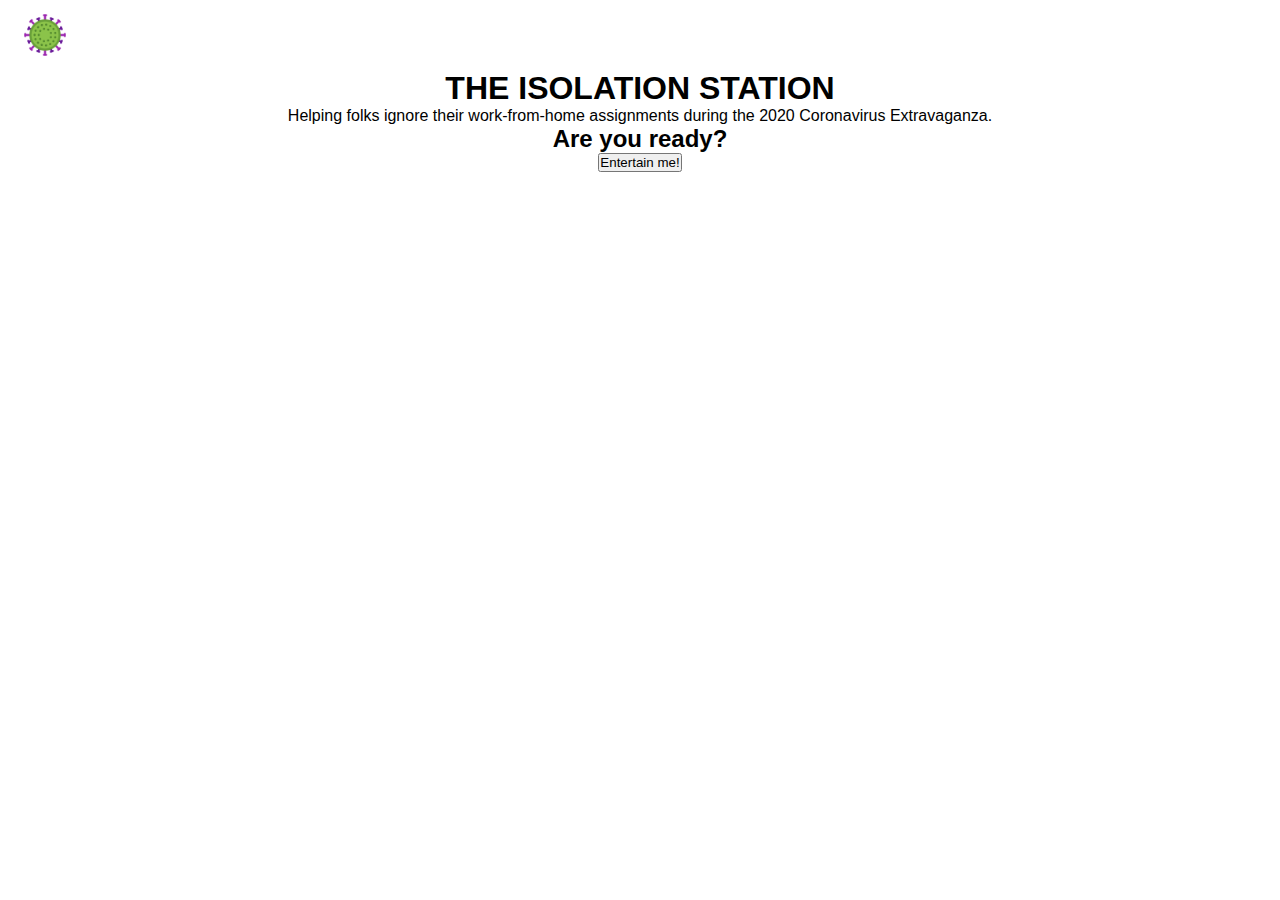
==== index.html @ 22ed29da "updated js files" ====
<!DOCTYPE html>
<html lang="en">
<head>
    <meta charset="UTF-8">
    <meta name="viewport" content="width=device-width, initial-scale=1.0">
    <meta http-equiv="X-UA-Compatible" content="ie=edge">
    <meta name="description" content="Let us help distract you from the dumpster fire that is our current healthcare situation.">
    <title>The Isolation Station</title>
    <link rel="stylesheet" href="main.css">
</head>
<body>
    <nav class="navbar">
        <span class="navbarToggle" id="jsNavbarToggle">&#9776;</span>
        <img src="coronavirusvector.png" class="logo" alt="computer-generated image of the coronavirus -- a green sphere with little antennae poking out all over the place">
        <ul class="navlist" id="jsMenu">
            <li><a href="index.html" class="navlink">Home Base</a></li>
            <li><a href="about.html" class="navlink">Visitor Center</a></li>
            <li><a href="preferences.html" class="navlink">Entertainment Center</a></li>
            <li><a href="survey.html" class="navlink">Feedback Center</a></li>
        </ul>
    </nav>
    <header>
        <h1>THE ISOLATION STATION</h1>
        <p>Helping folks ignore their work-from-home assignments during the 2020 Coronavirus Extravaganza.</p>
    </header>
    <section class="ready">
        <h2>Are you ready?</h2>
        <button class="goToPreferences" onclick="location.href='preferences.html'">Entertain me!</button>
    </section>
    <script src="https://code.jquery.com/jquery-3.3.1.js" integrity="sha256-2Kok7MbOyxpgUVvAk/HJ2jigOSYS2auK4Pfzbm7uH60=" crossorigin="anonymous"></script>
    <script src="index.js"></script>
</body>
</html>
---- main.css ----
* {
    box-sizing: border-box;
    padding: 0;
    margin: 0;
}

body {
    font-family: Verdana, Geneva, Tahoma, sans-serif;
}

.navbar {
    padding-bottom: 10px;
    height: 70px;
}

.navbarToggle {
    position: absolute;
    top: 10px;
    right: 20px;
    cursor: pointer;
    font-size: 24px;
    color: #000000;
}

.navlist {
    list-style-type: none;
    display: none;
}

.active {
    display: block;
}

.navlist li {
    text-align: center;
    margin: 15px auto;
}

.logo {
    display: inline-block;
    margin-top: 10px;
    margin-left: 20px;
    height: 50px;
}

.navlink {
    text-decoration: none;
}

header, section {
    margin-left: auto;
    margin-right: auto;
    text-align: center;
}

.hidden {
    display: none;
}

@media screen and (min-width: 768px) {
    
    .navbar {
        display: flex;
        justify-content: space-between;
        padding-bottom: 0;
        height: 70px;
        align-items: center;
    }

    .navList {
        display: flex;
        margin-right: 30px;
        flex-direction: row;
        justify-content: flex-end;
    }

    .navList li {
        margin: 0;
    }

    .navLink {
        margin-left: 40px;
    }

    .logo {
        margin-top: 0;
    }

    .navbarToggle {
        display: none;
    }
}
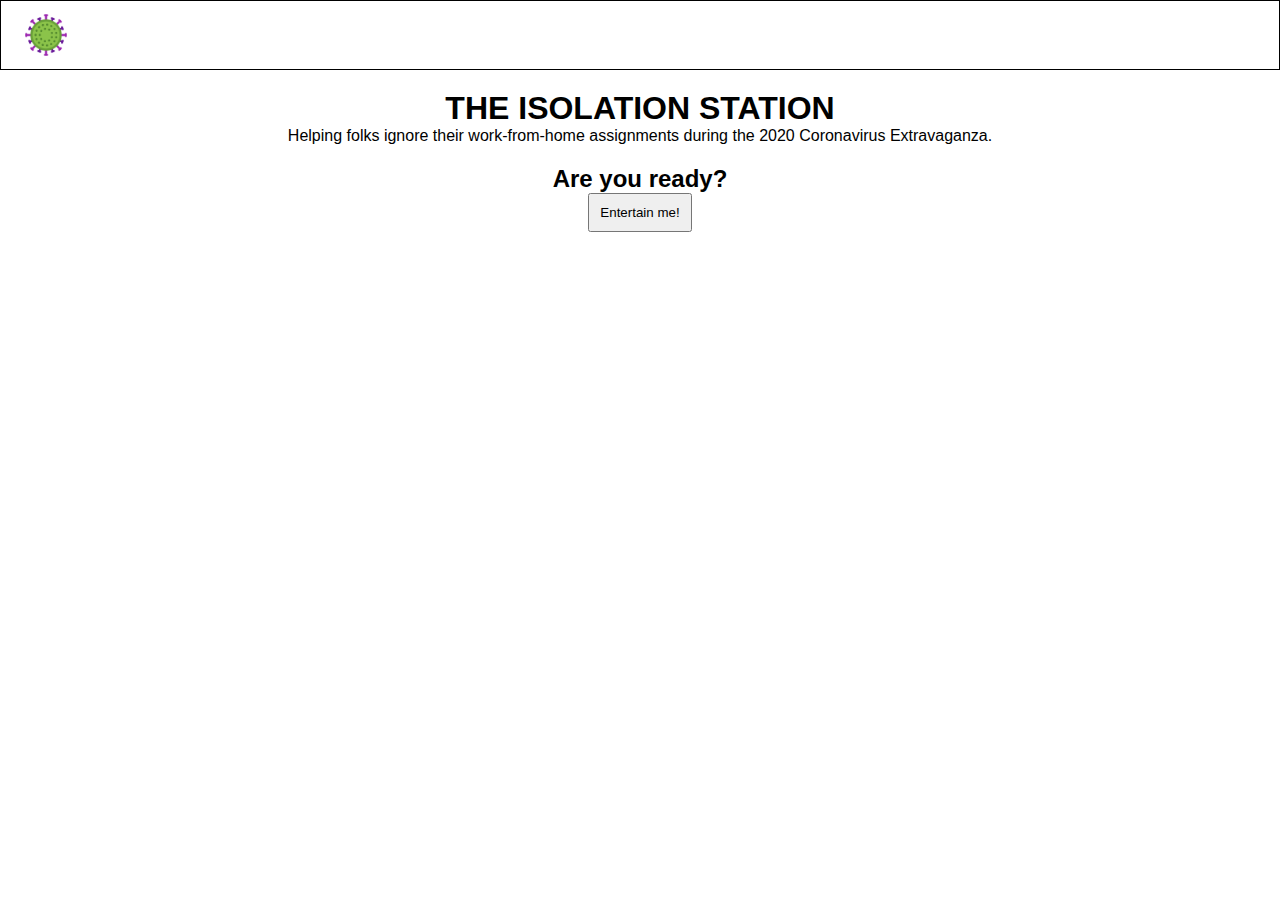
==== commit dd041e3e: "fixed media api section" ====
--- a/index.html
+++ b/index.html
@@ -10,13 +10,21 @@
 </head>
 <body>
     <nav class="navbar">
-        <span class="navbarToggle" id="jsNavbarToggle">&#9776;</span>
+        <span class="navbar-toggle" id="js-navbar-toggle">&#9776;</span>
         <img src="coronavirusvector.png" class="logo" alt="computer-generated image of the coronavirus -- a green sphere with little antennae poking out all over the place">
-        <ul class="navlist" id="jsMenu">
-            <li><a href="index.html" class="navlink">Home Base</a></li>
-            <li><a href="about.html" class="navlink">Visitor Center</a></li>
-            <li><a href="preferences.html" class="navlink">Entertainment Center</a></li>
-            <li><a href="survey.html" class="navlink">Feedback Center</a></li>
+        <ul class="navlist" id="js-menu">
+            <li>
+                <a href="index.html" class="navlink">Home Base</a>
+            </li>
+            <li>
+                <a href="about.html" class="navlink">Visitor Center</a>
+            </li>
+            <li>
+                <a href="preferences.html" class="navlink">Entertainment Center</a>
+            </li>
+            <li>
+                <a href="survey.html" class="navlink">Feedback Center</a>
+            </li>
         </ul>
     </nav>
     <header>
--- a/main.css
+++ b/main.css
@@ -9,17 +9,9 @@
 }
 
 .navbar {
+    font-size: 18px;
+    border: 1px solid black;
     padding-bottom: 10px;
-    height: 70px;
-}
-
-.navbarToggle {
-    position: absolute;
-    top: 10px;
-    right: 20px;
-    cursor: pointer;
-    font-size: 24px;
-    color: #000000;
 }
 
 .navlist {
@@ -27,8 +19,9 @@
     display: none;
 }
 
-.active {
-    display: block;
+.navlink {
+    text-decoration: none;
+    color: black;
 }
 
 .navlist li {
@@ -43,14 +36,42 @@
     height: 50px;
 }
 
-.navlink {
-    text-decoration: none;
+.navbar-toggle {
+    position: absolute;
+    top: 10px;
+    right: 20px;
+    cursor: pointer;
+    font-size: 24px;
+    color: #000000;
+}
+
+.active {
+    display: block;
 }
 
 header, section {
     margin-left: auto;
     margin-right: auto;
     text-align: center;
+    margin-top: 20px;
+}
+
+form {
+    margin-top: 30px;
+}
+
+button {
+    padding: 10px;
+}
+
+.results {
+    margin-top: 20px;
+    margin-bottom: 20px;
+    border: 1px solid black;
+}
+
+.results-container {
+    margin-bottom: 50px;
 }
 
 .hidden {
@@ -86,7 +107,12 @@
         margin-top: 0;
     }
 
-    .navbarToggle {
+    .navbar-toggle {
         display: none;
     }
+
+    .navlink:hover {
+        color: white;
+        background-color: black;
+    }
 }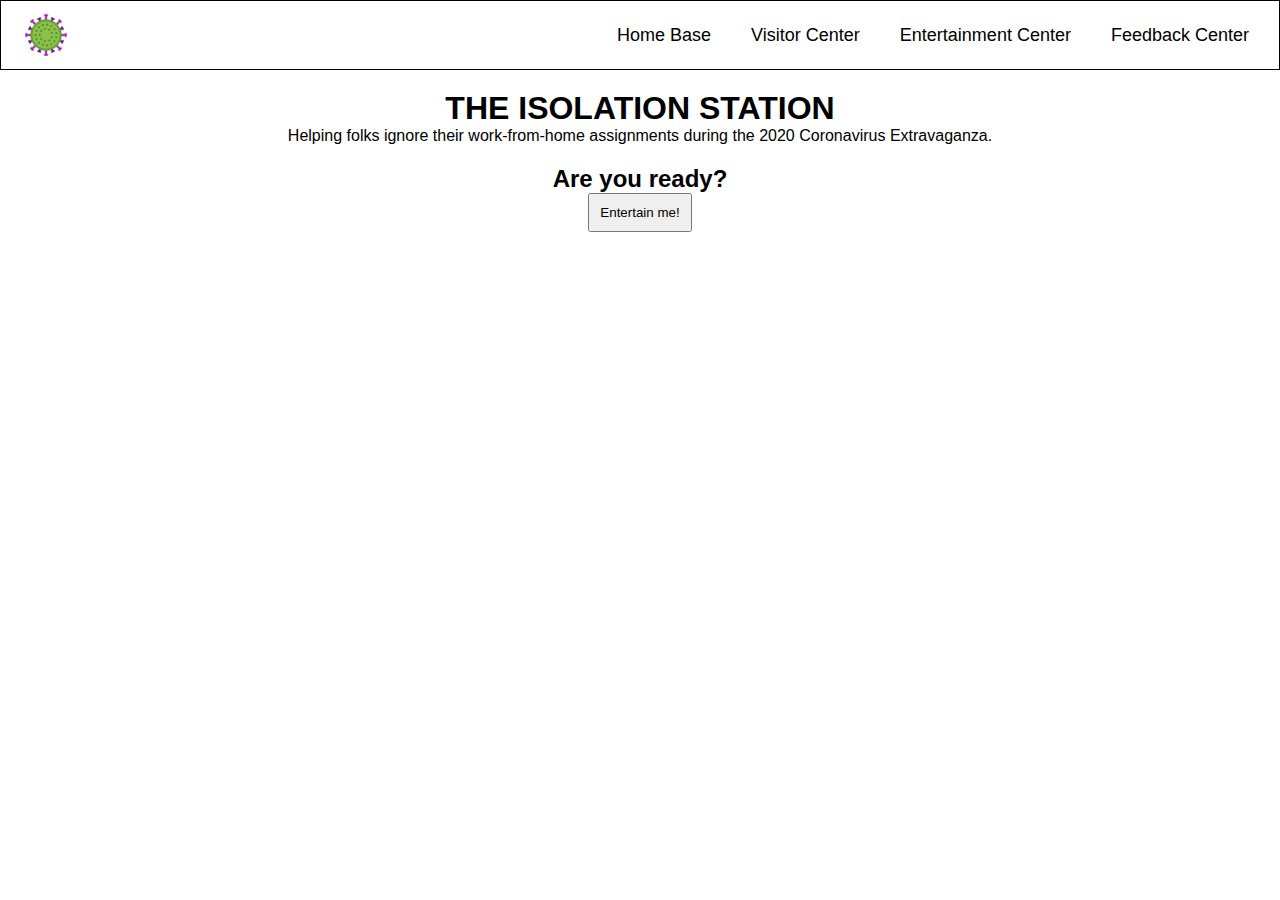
==== commit 8458a87e: "fixed nav bar FINALLY!!!!!!!" ====
--- a/index.html
+++ b/index.html
@@ -12,18 +12,18 @@
     <nav class="navbar">
         <span class="navbar-toggle" id="js-navbar-toggle">&#9776;</span>
         <img src="coronavirusvector.png" class="logo" alt="computer-generated image of the coronavirus -- a green sphere with little antennae poking out all over the place">
-        <ul class="navlist" id="js-menu">
+        <ul class="nav-list" id="js-menu">
             <li>
-                <a href="index.html" class="navlink">Home Base</a>
+                <a href="index.html" class="nav-link">Home Base</a>
             </li>
             <li>
-                <a href="about.html" class="navlink">Visitor Center</a>
+                <a href="about.html" class="nav-link">Visitor Center</a>
             </li>
             <li>
-                <a href="preferences.html" class="navlink">Entertainment Center</a>
+                <a href="preferences.html" class="nav-link">Entertainment Center</a>
             </li>
             <li>
-                <a href="survey.html" class="navlink">Feedback Center</a>
+                <a href="survey.html" class="nav-link">Feedback Center</a>
             </li>
         </ul>
     </nav>
--- a/main.css
+++ b/main.css
@@ -14,17 +14,17 @@
     padding-bottom: 10px;
 }
 
-.navlist {
+.nav-list {
     list-style-type: none;
     display: none;
 }
 
-.navlink {
+.nav-link {
     text-decoration: none;
     color: black;
 }
 
-.navlist li {
+.nav-list li {
     text-align: center;
     margin: 15px auto;
 }
@@ -88,18 +88,18 @@
         align-items: center;
     }
 
-    .navList {
+    .nav-list {
         display: flex;
         margin-right: 30px;
         flex-direction: row;
         justify-content: flex-end;
     }
 
-    .navList li {
+    .nav-list li {
         margin: 0;
     }
 
-    .navLink {
+    .nav-link {
         margin-left: 40px;
     }
 
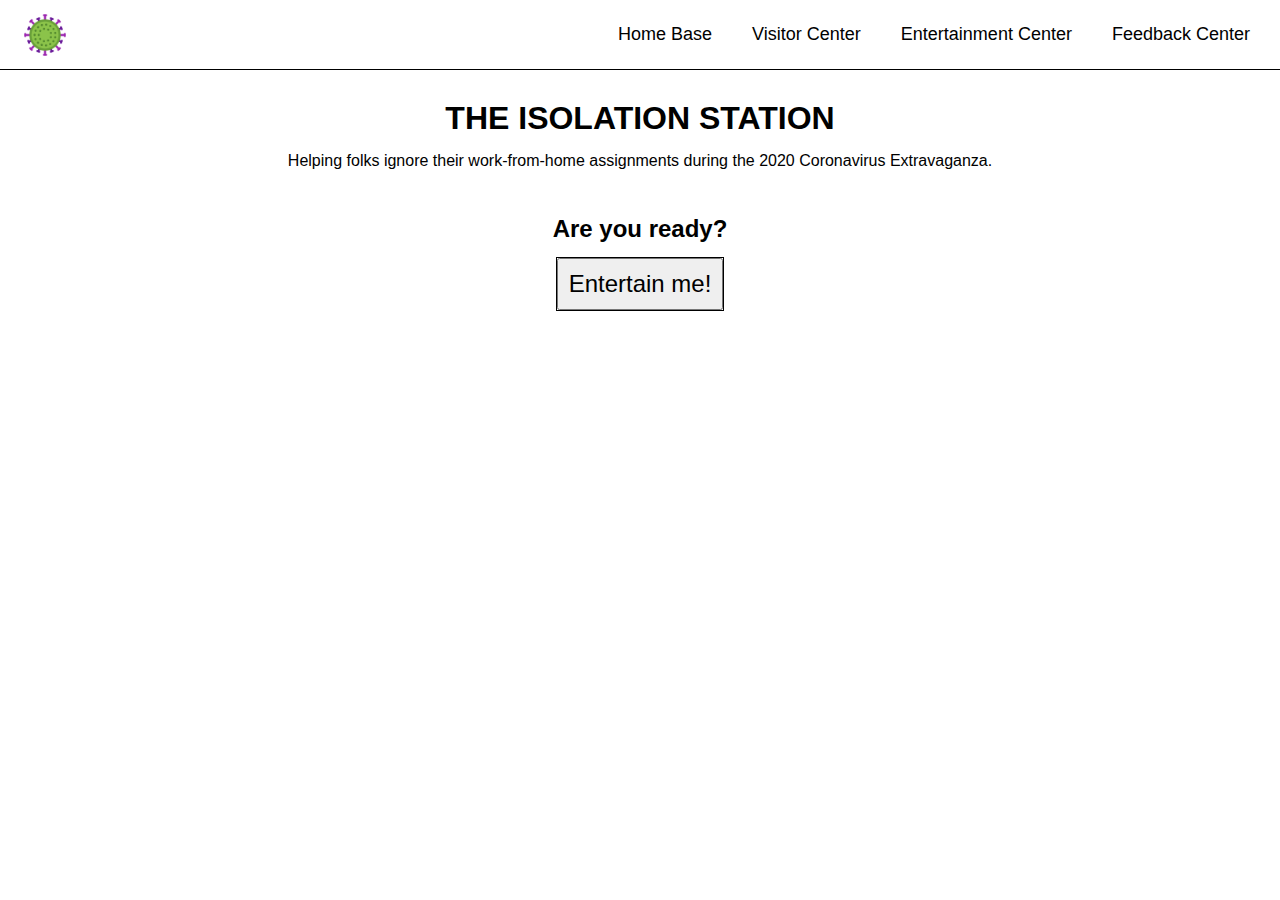
==== commit f868f0c0: "made style changes for mobile" ====
--- a/index.html
+++ b/index.html
@@ -33,7 +33,7 @@
     </header>
     <section class="ready">
         <h2>Are you ready?</h2>
-        <button class="goToPreferences" onclick="location.href='preferences.html'">Entertain me!</button>
+        <button class="go-to-preferences" onclick="location.href='preferences.html'">Entertain me!</button>
     </section>
     <script src="https://code.jquery.com/jquery-3.3.1.js" integrity="sha256-2Kok7MbOyxpgUVvAk/HJ2jigOSYS2auK4Pfzbm7uH60=" crossorigin="anonymous"></script>
     <script src="index.js"></script>
--- a/main.css
+++ b/main.css
@@ -10,7 +10,7 @@
 
 .navbar {
     font-size: 18px;
-    border: 1px solid black;
+    border-bottom: 1px solid black;
     padding-bottom: 10px;
 }
 
@@ -56,22 +56,109 @@
     margin-top: 20px;
 }
 
+header {
+    margin-top: 30px;
+    margin-left: 15px;
+    margin-right: 15px;
+}
+
+header p {
+    margin-top: 15px;
+}
+
 form {
     margin-top: 30px;
+    margin-left: 10px;
+    margin-right: 10px;
+    margin-bottom: 30px;
+    padding: 10px;
+    border: 1px solid black;
 }
 
 button {
+    font-size: 24px;
     padding: 10px;
+    margin: 15px;
+    outline: 1px solid black;
+}
+
+.ready {
+    margin-top: 45px;
+}
+
+.bio {
+    margin-top: 15px;
+    padding: 15px;
+}
+
+.bio img {
+    width: 90%;
+}
+
+.bio h2 {
+    margin-top: 15px;
+}
+
+.survey-info {
+    padding: 15px;
+}
+
+.survey-info button {
+    margin: 30px;
+}
+
+fieldset {
+    border: none;
+    margin-bottom: 15px;
+}
+
+.preferences-form button, #retry {
+    margin: 30px;
+}
+
+.results-container button {
+    margin-bottom: 15px;
+}
+
+.feedback-form button {
+    margin: 0;
+    margin-bottom: 30px;
+}
+
+.feedback-form input {
+    margin-bottom: 15px;
+}
+
+#message {
+    display: block;
+    width: 85%;
+    padding: 10px;
+    margin-left: auto;
+    margin-right: auto;
 }
 
 .results {
     margin-top: 20px;
     margin-bottom: 20px;
-    border: 1px solid black;
+    padding: 15px;
+}
+
+.giphy-embed {
+    width: 100%;
 }
 
 .results-container {
     margin-bottom: 50px;
+    margin-left: 15px;
+    margin-right: 15px;
+}
+
+.animal-image-result, .food-recommendation img {
+    width: 100%;
+}
+
+.media-recommendation h2, .media-recommendation img, .joke-container h2, .food-recommendation h2, .food-recommendation img {
+    margin-bottom: 10px;
 }
 
 .hidden {
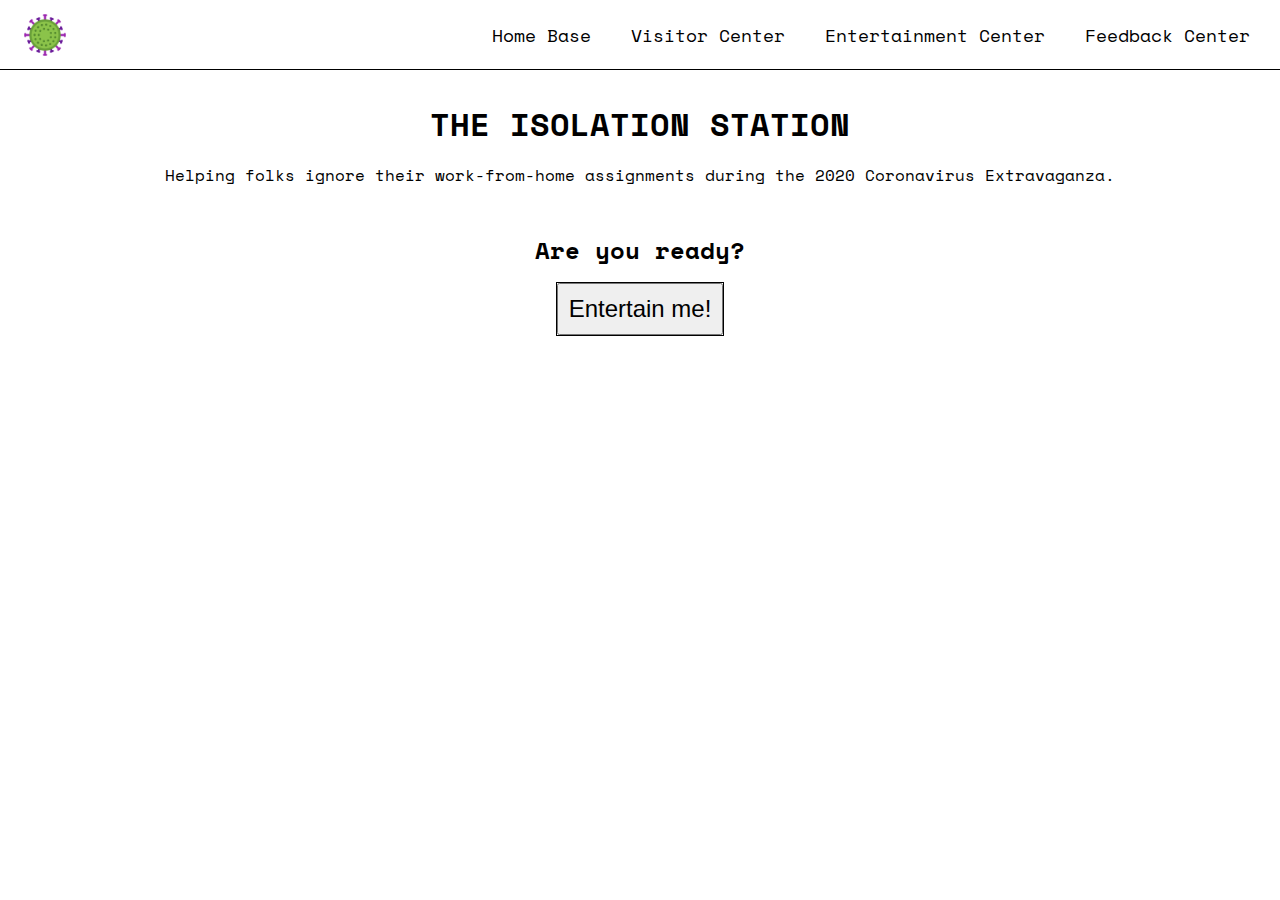
==== commit 2104fa30: "added googlefont" ====
--- a/index.html
+++ b/index.html
@@ -7,6 +7,7 @@
     <meta name="description" content="Let us help distract you from the dumpster fire that is our current healthcare situation.">
     <title>The Isolation Station</title>
     <link rel="stylesheet" href="main.css">
+    <link href="https://fonts.googleapis.com/css2?family=Space+Mono&display=swap" rel="stylesheet">
 </head>
 <body>
     <nav class="navbar">
--- a/main.css
+++ b/main.css
@@ -5,7 +5,7 @@
 }
 
 body {
-    font-family: Verdana, Geneva, Tahoma, sans-serif;
+    font-family: 'Space Mono', monospace;
 }
 
 .navbar {
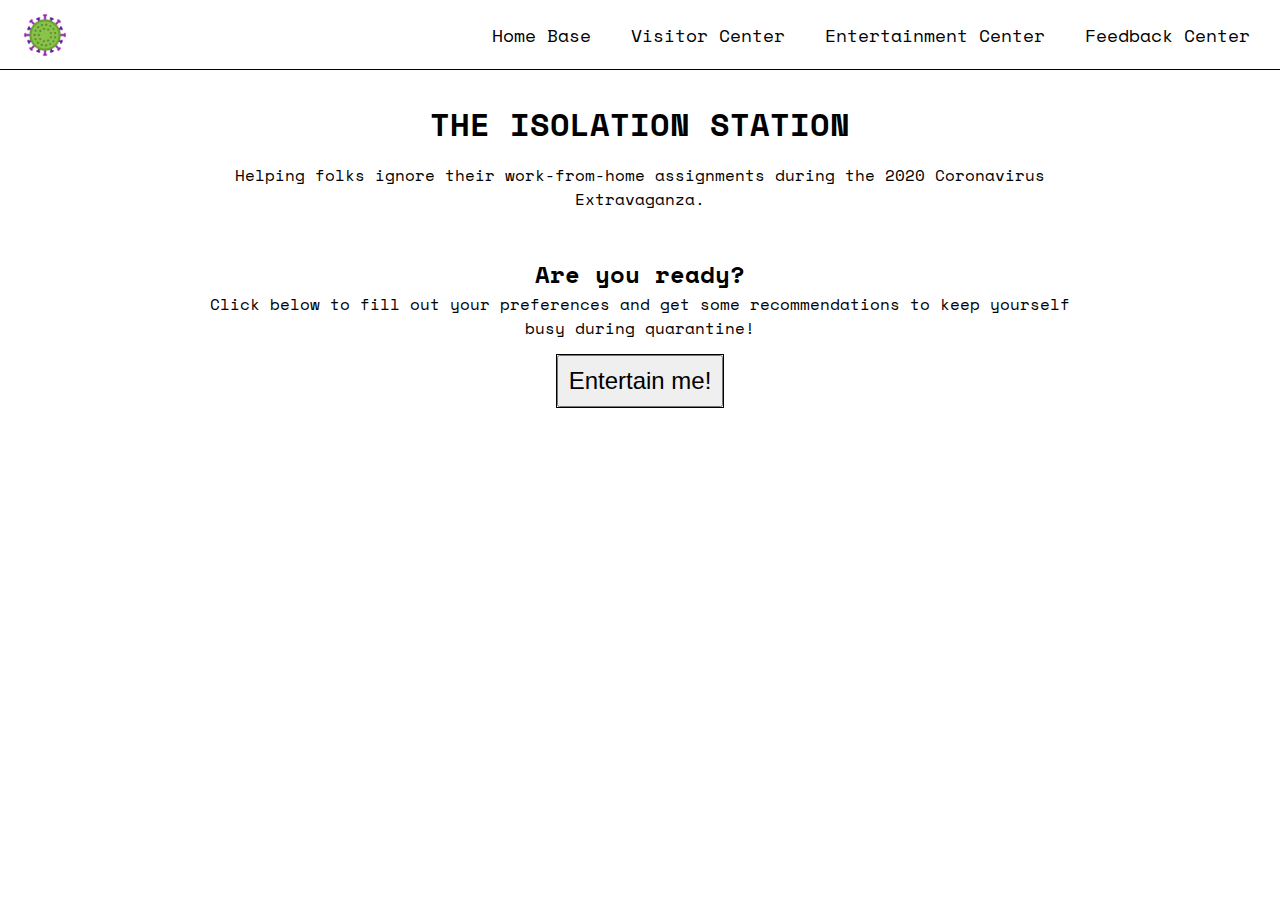
==== commit 9b9cc4de: "made style changes for larger screens" ====
--- a/index.html
+++ b/index.html
@@ -28,12 +28,13 @@
             </li>
         </ul>
     </nav>
-    <header>
+    <header class="index-header">
         <h1>THE ISOLATION STATION</h1>
         <p>Helping folks ignore their work-from-home assignments during the 2020 Coronavirus Extravaganza.</p>
     </header>
     <section class="ready">
         <h2>Are you ready?</h2>
+        <p>Click below to fill out your preferences and get some recommendations to keep yourself busy during quarantine!</p>
         <button class="go-to-preferences" onclick="location.href='preferences.html'">Entertain me!</button>
     </section>
     <script src="https://code.jquery.com/jquery-3.3.1.js" integrity="sha256-2Kok7MbOyxpgUVvAk/HJ2jigOSYS2auK4Pfzbm7uH60=" crossorigin="anonymous"></script>
--- a/main.css
+++ b/main.css
@@ -84,6 +84,8 @@
 
 .ready {
     margin-top: 45px;
+    padding-left: 15px;
+    padding-right: 15px;
 }
 
 .bio {
@@ -112,6 +114,10 @@
     margin-bottom: 15px;
 }
 
+#genre {
+    margin-bottom: 15px;
+}
+
 .preferences-form button, #retry {
     margin: 30px;
 }
@@ -127,6 +133,10 @@
 
 .feedback-form input {
     margin-bottom: 15px;
+}
+
+select {
+    border: 1px solid black;
 }
 
 #message {
@@ -135,6 +145,12 @@
     padding: 10px;
     margin-left: auto;
     margin-right: auto;
+    border: 1px solid black;
+}
+
+#name, #email {
+    border: 1px solid black;
+    padding: 5px;
 }
 
 .results {
@@ -165,7 +181,7 @@
     display: none;
 }
 
-@media screen and (min-width: 768px) {
+@media screen and (min-width: 1024px) {
     
     .navbar {
         display: flex;
@@ -202,4 +218,35 @@
         color: white;
         background-color: black;
     }
+
+    .bio, .survey-info {
+        padding-left: 150px;
+        padding-right: 150px;
+    }
+
+    .index-header, .ready {
+        padding-left: 200px;
+        padding-right: 200px;
+    }
+
+    .about-header, .preferences-header, .survey-header {
+        padding-left: 100px;
+        padding-right: 100px;
+    }
+
+    .survey-header p {
+        margin-left: 75px;
+        margin-right: 75px;
+    }
+
+    form {
+        margin-left: 150px;
+        margin-right: 150px;
+    }
+
+    .results-container {
+        padding-left: 150px;
+        padding-right: 150px;
+    }
+
 }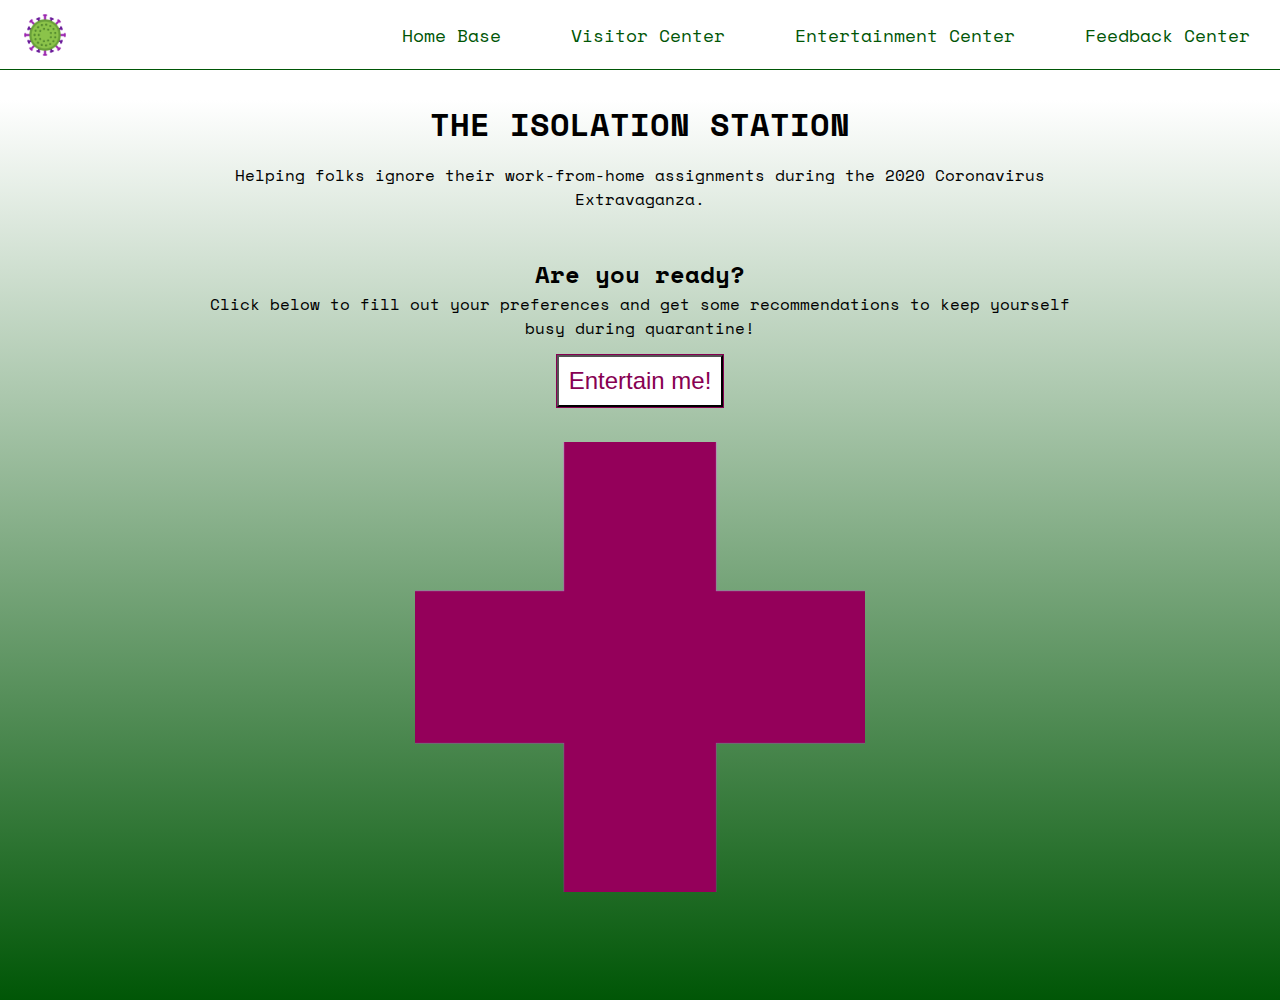
==== commit cf3d01ad: "added background gradient, picked color scheme" ====
--- a/index.html
+++ b/index.html
@@ -28,6 +28,7 @@
             </li>
         </ul>
     </nav>
+    <main class="gradient">
     <header class="index-header">
         <h1>THE ISOLATION STATION</h1>
         <p>Helping folks ignore their work-from-home assignments during the 2020 Coronavirus Extravaganza.</p>
@@ -37,6 +38,8 @@
         <p>Click below to fill out your preferences and get some recommendations to keep yourself busy during quarantine!</p>
         <button class="go-to-preferences" onclick="location.href='preferences.html'">Entertain me!</button>
     </section>
+    <img class="red-cross" src="pink-cross.png" alt="a pink red cross logo">
+    </main>
     <script src="https://code.jquery.com/jquery-3.3.1.js" integrity="sha256-2Kok7MbOyxpgUVvAk/HJ2jigOSYS2auK4Pfzbm7uH60=" crossorigin="anonymous"></script>
     <script src="index.js"></script>
 </body>
--- a/main.css
+++ b/main.css
@@ -10,7 +10,7 @@
 
 .navbar {
     font-size: 18px;
-    border-bottom: 1px solid black;
+    border-bottom: 1px solid #005606;
     padding-bottom: 10px;
 }
 
@@ -21,7 +21,7 @@
 
 .nav-link {
     text-decoration: none;
-    color: black;
+    color: #005606;
 }
 
 .nav-list li {
@@ -49,6 +49,12 @@
     display: block;
 }
 
+main {
+    height: 100vh;
+    background-image: linear-gradient(#ffffff, #005606);
+    background-size: cover;
+}
+
 header, section {
     margin-left: auto;
     margin-right: auto;
@@ -64,6 +70,16 @@
 
 header p {
     margin-top: 15px;
+}
+
+.red-cross {
+    display: block;
+    margin-top: 20px;
+    margin-bottom: 20px;
+    margin-left: auto;
+    margin-right: auto;
+    height: 50vw;
+
 }
 
 form {
@@ -72,14 +88,28 @@
     margin-right: 10px;
     margin-bottom: 30px;
     padding: 10px;
-    border: 1px solid black;
+    border: 1px solid #870052;
+    background-color: #ffffff;
+    color: #870052;
 }
 
 button {
     font-size: 24px;
     padding: 10px;
     margin: 15px;
-    outline: 1px solid black;
+    outline: 1px solid #870052;
+    color: #870052;
+    cursor: pointer;
+    background-color: #ffffff;
+}
+
+button:hover {
+    background-color: #870052;
+    color: #ffffff;
+    box-shadow: 0 5px 7px 5px #ffffff;
+    transition: background-color 1000ms linear;
+    transition: color 500ms linear;
+    transition: box-shadow 100ms linear;
 }
 
 .ready {
@@ -136,7 +166,7 @@
 }
 
 select {
-    border: 1px solid black;
+    border: 1px solid #870052;
 }
 
 #message {
@@ -145,11 +175,12 @@
     padding: 10px;
     margin-left: auto;
     margin-right: auto;
-    border: 1px solid black;
+    margin-top: 10px;
+    border: 1px solid #870052;
 }
 
 #name, #email {
-    border: 1px solid black;
+    border: 1px solid #870052;
     padding: 5px;
 }
 
@@ -193,13 +224,25 @@
 
     .nav-list {
         display: flex;
-        margin-right: 30px;
         flex-direction: row;
         justify-content: flex-end;
     }
 
     .nav-list li {
         margin: 0;
+        padding-top: 22px;
+        padding-bottom: 22px;
+        padding-right: 30px;
+    }
+
+    .nav-list li:hover {
+        background-color: #a70065;
+        transition: background-color 500ms linear;
+    }
+
+    .nav-list li:hover a {
+        color: #ffffff;
+        transition: color 300ms linear;
     }
 
     .nav-link {
@@ -219,6 +262,11 @@
         background-color: black;
     }
 
+    .red-cross {
+        height: 50vh;
+        width: auto;
+    }
+
     .bio, .survey-info {
         padding-left: 150px;
         padding-right: 150px;
@@ -249,4 +297,24 @@
         padding-right: 150px;
     }
 
+}
+
+@media screen and (min-width: 1200px) {
+    form {
+        width: 60vw;
+        margin-left: auto;
+        margin-right: auto;
+    }
+
+    #message {
+        width: 60%;
+    }
+
+    .animal-image-result {
+        width: 60%;
+    }
+
+    .food-recommendation img {
+        width: 45%;
+    }
 }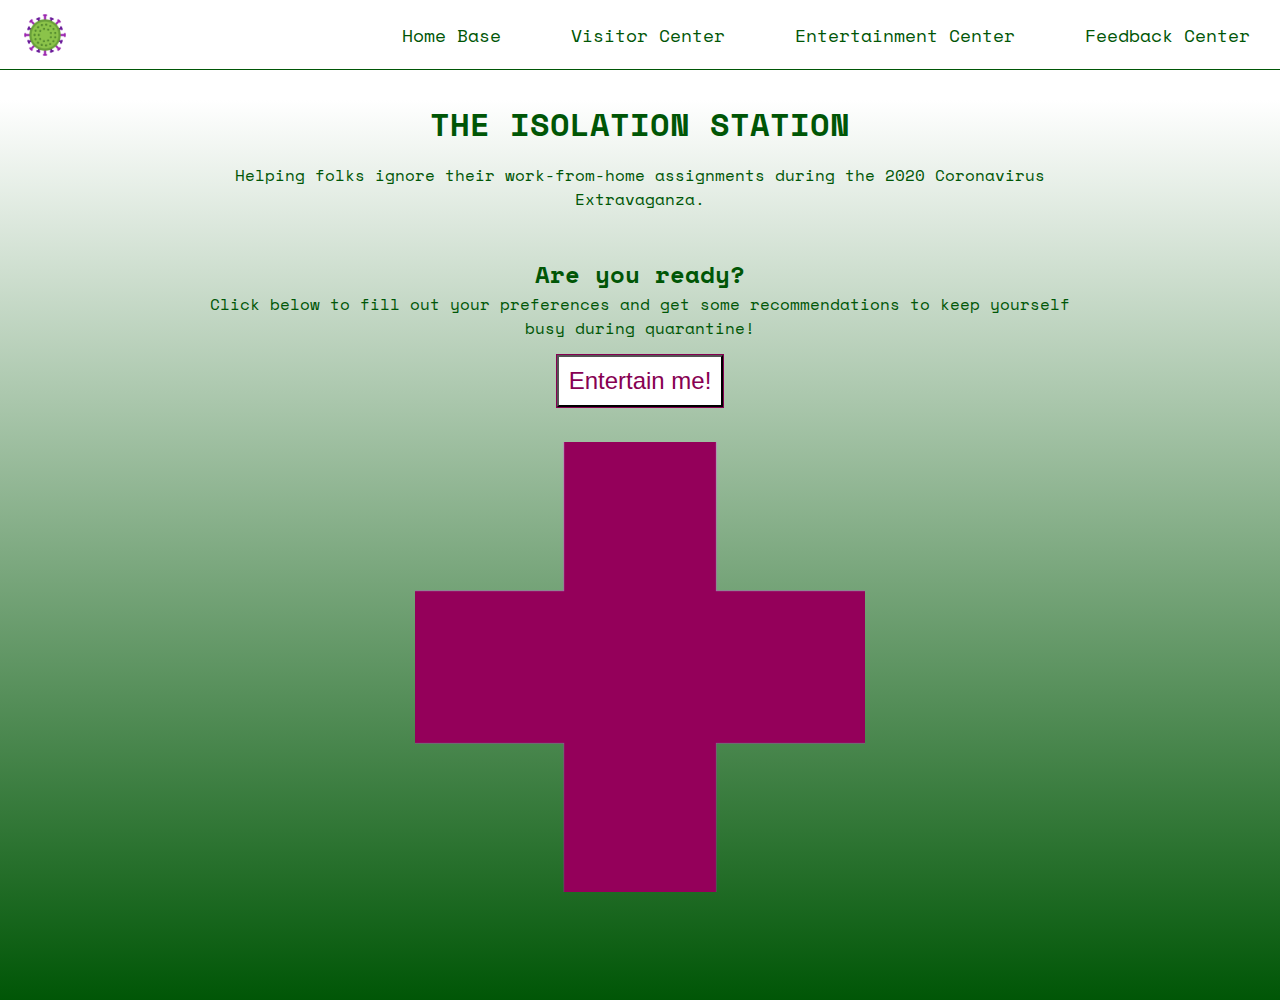
==== commit 7dd4100a: "updated indexhtml" ====
--- a/index.html
+++ b/index.html
@@ -28,7 +28,7 @@
             </li>
         </ul>
     </nav>
-    <main class="gradient">
+    <main>
     <header class="index-header">
         <h1>THE ISOLATION STATION</h1>
         <p>Helping folks ignore their work-from-home assignments during the 2020 Coronavirus Extravaganza.</p>
--- a/main.css
+++ b/main.css
@@ -49,10 +49,28 @@
     display: block;
 }
 
+.index-header, .ready {
+    color: #005606;
+}
+
 main {
-    height: 100vh;
     background-image: linear-gradient(#ffffff, #005606);
     background-size: cover;
+    height: 100%;
+}
+
+.about-main {
+    background-image: linear-gradient(#ffffff, #e6bfd6);
+    background-size: cover;
+    height: 100%;
+}
+
+.about-header {
+    color: #870052;
+}
+
+.preferences-main {
+    height: 400vh;
 }
 
 header, section {
@@ -121,6 +139,7 @@
 .bio {
     margin-top: 15px;
     padding: 15px;
+    color: #870052;
 }
 
 .bio img {
@@ -133,6 +152,7 @@
 
 .survey-info {
     padding: 15px;
+    color: #870052;
 }
 
 .survey-info button {
@@ -190,6 +210,16 @@
     padding: 15px;
 }
 
+.results-container h2, .results-container h3, .results-container p {
+    background-color: #005606;
+    border-radius: 15px;
+    color: #ffffff;
+}
+
+.results-container a {
+    color: rgb(255, 255, 184)
+}
+
 .giphy-embed {
     width: 100%;
 }
@@ -262,6 +292,10 @@
         background-color: black;
     }
 
+    main {
+        height: 100vh;
+    }
+
     .red-cross {
         height: 50vh;
         width: auto;
@@ -300,6 +334,11 @@
 }
 
 @media screen and (min-width: 1200px) {
+    
+    .bio img {
+        width: 50%;
+    }
+
     form {
         width: 60vw;
         margin-left: auto;
